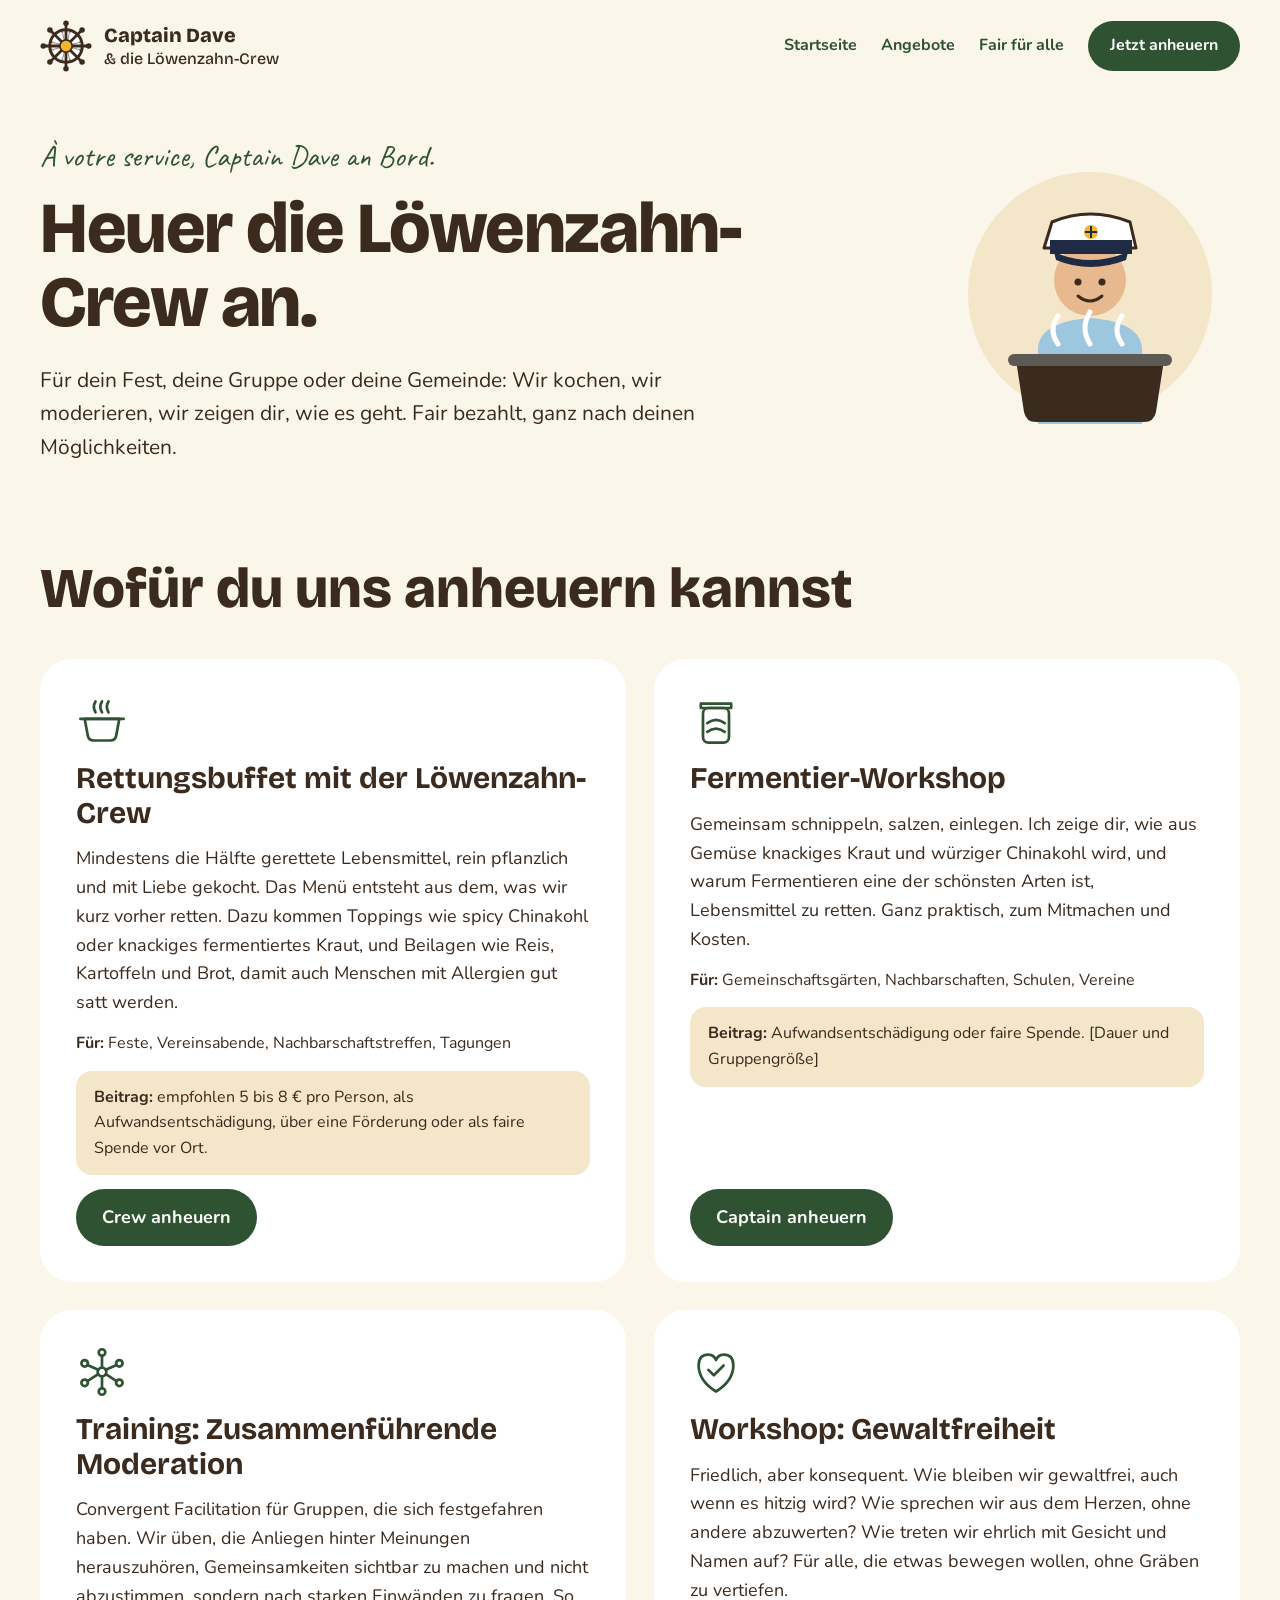
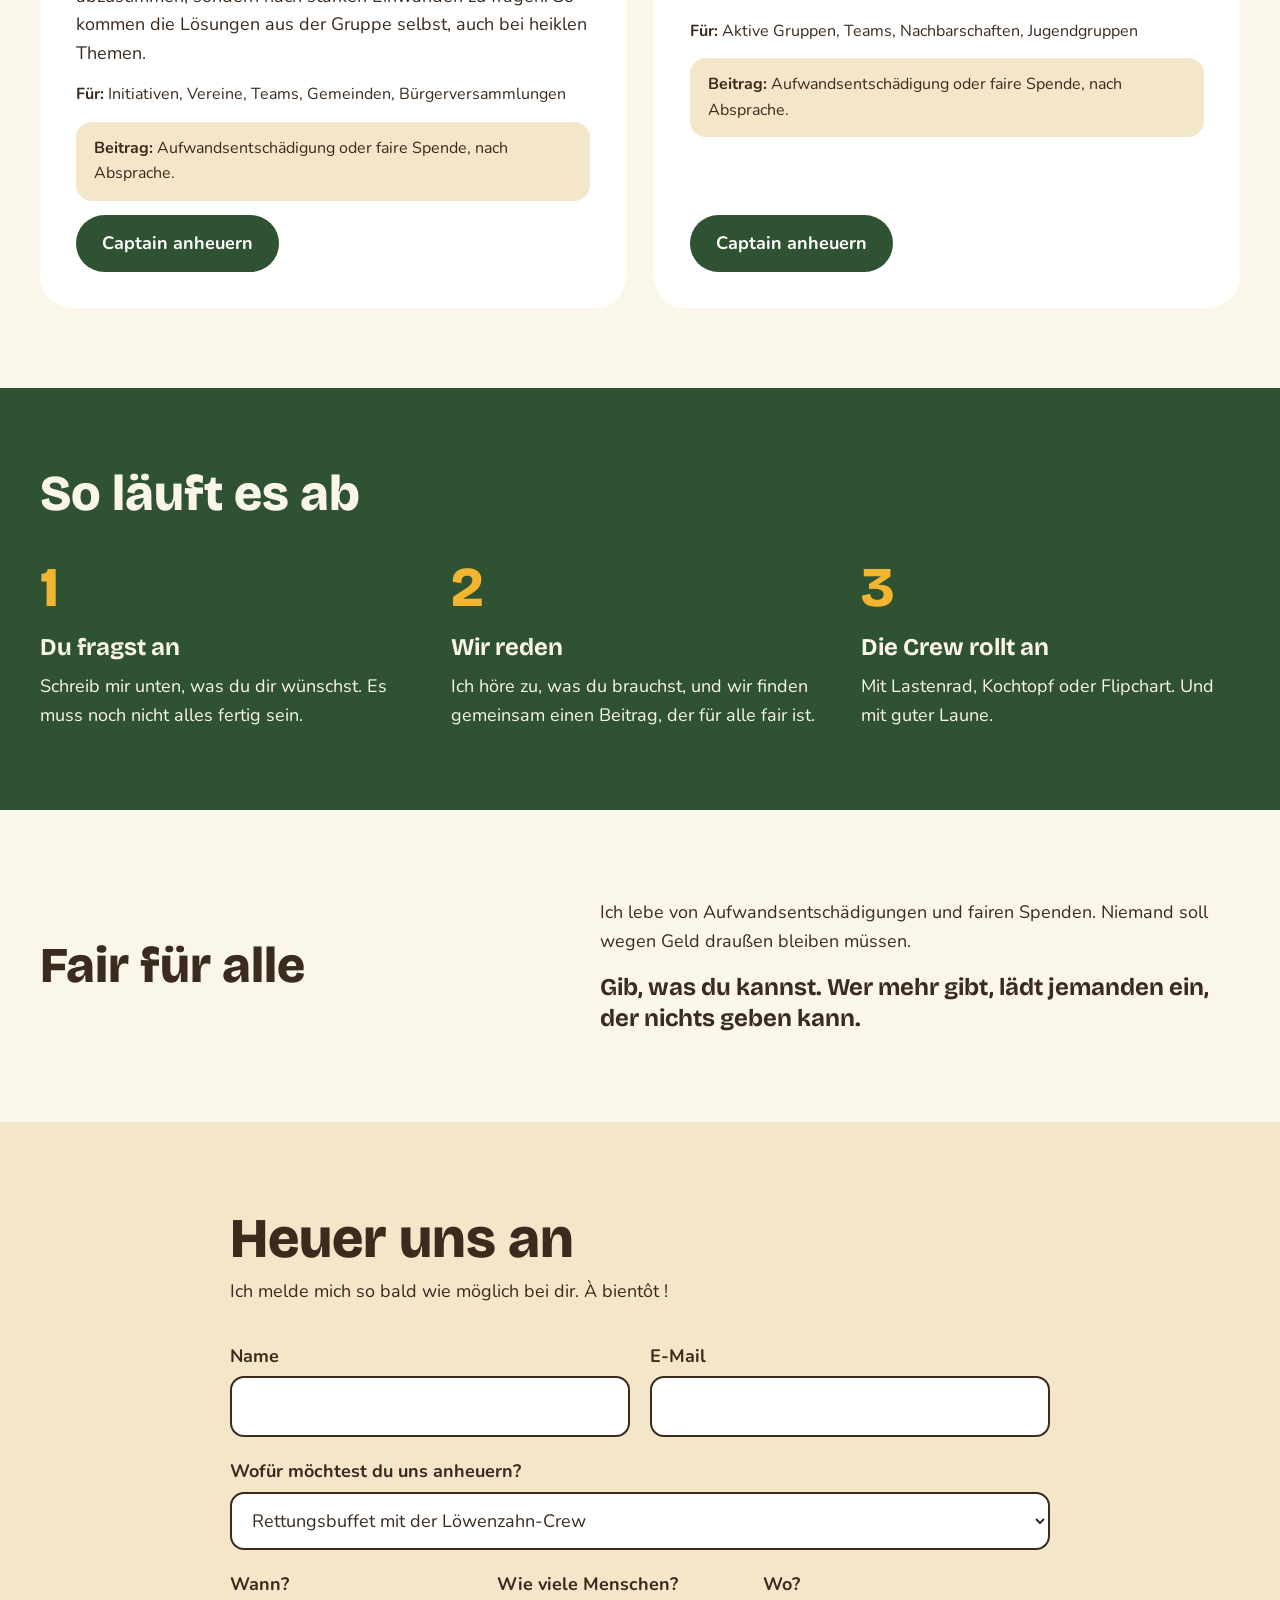
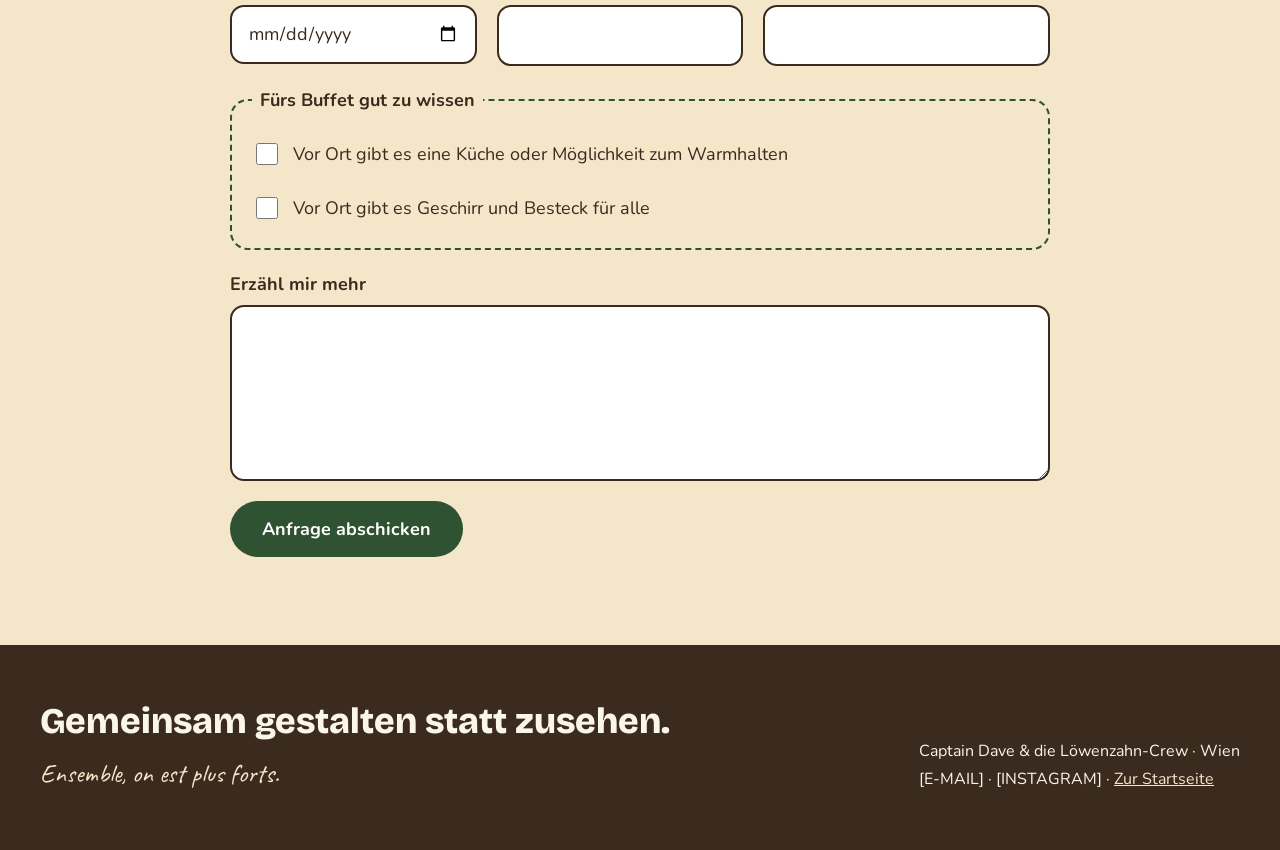
==== anheuern.html @ 59204c90 "Erste Version der Löwenzahn-Crew-Website Co-Authored-By: Claude Opus 5.5 <noreply@anthropic.com> Cla" ====
<!doctype html>
<html lang="de">
<head>
<meta charset="utf-8">
<meta name="viewport" content="width=device-width, initial-scale=1">
<title>Löwenzahn-Crew anheuern</title>
<meta name="description" content="Heuer die Löwenzahn-Crew an: Rettungsbuffets, Fermentier-Workshops, Training in zusammenführender Moderation und Workshops zu Gewaltfreiheit.">
<link rel="icon" href="favicon.svg" type="image/svg+xml">
<link rel="preconnect" href="https://fonts.googleapis.com">
<link rel="stylesheet" href="https://fonts.googleapis.com/css2?family=Bricolage+Grotesque:opsz,wght@12..96,500;12..96,700;12..96,800&amp;family=Nunito:wght@400;600;700&amp;family=Caveat:wght@600&amp;display=swap">
<style>
body{margin:0;background:#FBF6EA}
a{color:#2F5233}a:hover{color:#1E3822}
</style>
<style>[hidden]{display:none !important}</style>
<script src="app.js" defer></script>
</head>
<body data-page="anheuern">
<div style="background: #FBF6EA; color: #3B2A1E; font-family: 'Nunito', system-ui, sans-serif; font-size: 18px; line-height: 1.6">

<header style="max-width: 1200px; margin: 0 auto; padding: 20px 24px; display: flex; flex-wrap: wrap; align-items: center; justify-content: space-between; gap: 16px">
<a href="index.html" style="display: flex; align-items: center; gap: 12px; text-decoration: none; color: #3B2A1E">
<svg width="52" height="52" viewBox="0 0 64 64" aria-hidden="true"><circle cx="32" cy="32" r="20" fill="#FFFFFF"></circle><g stroke="#9A8A78" stroke-width="1.2" stroke-linecap="round"><line x1="39.7" y1="34.1" x2="48.9" y2="36.5"></line><line x1="37.7" y1="37.7" x2="44.4" y2="44.4"></line><line x1="34.1" y1="39.7" x2="36.5" y2="48.9"></line><line x1="29.9" y1="39.7" x2="27.5" y2="48.9"></line><line x1="26.3" y1="37.7" x2="19.6" y2="44.4"></line><line x1="24.3" y1="34.1" x2="15.1" y2="36.5"></line><line x1="24.3" y1="29.9" x2="15.1" y2="27.5"></line><line x1="26.3" y1="26.3" x2="19.6" y2="19.6"></line><line x1="29.9" y1="24.3" x2="27.5" y2="15.1"></line><line x1="34.1" y1="24.3" x2="36.5" y2="15.1"></line><line x1="37.7" y1="26.3" x2="44.4" y2="19.6"></line><line x1="39.7" y1="29.9" x2="48.9" y2="27.5"></line></g><g fill="#9A8A78"><circle cx="48.9" cy="36.5" r="1.3"></circle><circle cx="44.4" cy="44.4" r="1.3"></circle><circle cx="36.5" cy="48.9" r="1.3"></circle><circle cx="27.5" cy="48.9" r="1.3"></circle><circle cx="19.6" cy="44.4" r="1.3"></circle><circle cx="15.1" cy="36.5" r="1.3"></circle><circle cx="15.1" cy="27.5" r="1.3"></circle><circle cx="19.6" cy="19.6" r="1.3"></circle><circle cx="27.5" cy="15.1" r="1.3"></circle><circle cx="36.5" cy="15.1" r="1.3"></circle><circle cx="44.4" cy="19.6" r="1.3"></circle><circle cx="48.9" cy="27.5" r="1.3"></circle></g><g stroke="#3B2A1E" stroke-width="3.4" stroke-linecap="round"><line x1="39.0" y1="32.0" x2="59.0" y2="32.0"></line><line x1="36.9" y1="36.9" x2="51.1" y2="51.1"></line><line x1="32.0" y1="39.0" x2="32.0" y2="59.0"></line><line x1="27.1" y1="36.9" x2="12.9" y2="51.1"></line><line x1="25.0" y1="32.0" x2="5.0" y2="32.0"></line><line x1="27.1" y1="27.1" x2="12.9" y2="12.9"></line><line x1="32.0" y1="25.0" x2="32.0" y2="5.0"></line><line x1="36.9" y1="27.1" x2="51.1" y2="12.9"></line></g><g fill="#3B2A1E"><circle cx="60.0" cy="32.0" r="3.4"></circle><circle cx="51.8" cy="51.8" r="3.4"></circle><circle cx="32.0" cy="60.0" r="3.4"></circle><circle cx="12.2" cy="51.8" r="3.4"></circle><circle cx="4.0" cy="32.0" r="3.4"></circle><circle cx="12.2" cy="12.2" r="3.4"></circle><circle cx="32.0" cy="4.0" r="3.4"></circle><circle cx="51.8" cy="12.2" r="3.4"></circle></g><circle cx="32" cy="32" r="20" fill="none" stroke="#3B2A1E" stroke-width="3.6"></circle><circle cx="32" cy="32" r="7.5" fill="#F2B530" stroke="#3B2A1E" stroke-width="2"></circle></svg>
<span style="font-family: 'Bricolage Grotesque', sans-serif; font-weight: 800; font-size: 20px; line-height: 1.1">Captain Dave<br><span style="font-weight: 500; font-size: 16px">&amp; die Löwenzahn-Crew</span></span>
</a>
<nav aria-label="Hauptmenü" style="display: flex; flex-wrap: wrap; align-items: center; gap: 8px 24px; font-weight: 700; font-size: 16px">
<a href="index.html" style="text-decoration: none; padding: 10px 0">Startseite</a>
<a href="#angebote" style="text-decoration: none; padding: 10px 0">Angebote</a>
<a href="#fair" style="text-decoration: none; padding: 10px 0">Fair für alle</a>
<a href="#anfrage" style="text-decoration: none; background: #2F5233; color: #FFFFFF; padding: 12px 22px; border-radius: 999px">Jetzt anheuern</a>
</nav>
</header>

<section style="max-width: 1200px; margin: 0 auto; padding: 40px 24px 72px; display: flex; flex-wrap: wrap; align-items: center; gap: 40px">
<div style="flex: 1 1 520px; min-width: 0">
<p style="margin: 0 0 12px; font-family: 'Caveat', cursive; font-size: 30px; color: #2F5233">À votre service, Captain Dave an Bord.</p>
<h1 style="margin: 0; font-family: 'Bricolage Grotesque', sans-serif; font-weight: 800; font-size: clamp(42px, 5.6vw, 76px); line-height: 1.03; letter-spacing: -0.02em">Heuer die Löwenzahn-Crew an.</h1>
<p style="margin: 24px 0 0; font-size: 21px; max-width: 34em">Für dein Fest, deine Gruppe oder deine Gemeinde: Wir kochen, wir moderieren, wir zeigen dir, wie es geht. Fair bezahlt, ganz nach deinen Möglichkeiten.</p>
</div>
<div style="flex: 0 1 300px; min-width: 0">
<svg viewBox="0 0 300 260" width="100%" role="img" aria-label="Captain Dave mit Kapitänsmütze hinter einem dampfenden Kochtopf">
<circle cx="150" cy="130" r="122" fill="#F3E6C9"></circle>
<path d="M98 260 L98 186 Q98 158 150 154 Q202 158 202 186 L202 260 Z" fill="#9CC7DF"></path>
<circle cx="150" cy="116" r="36" fill="#E8B98E"></circle>
<path d="M104 84 L112 58 Q150 42 190 58 L196 84 Z" fill="#FFFFFF" stroke="#3B2A1E" stroke-width="3" stroke-linejoin="round"></path>
<rect x="110" y="76" width="82" height="14" fill="#1F2A44"></rect>
<path d="M114 88 Q150 104 188 88 L186 96 Q150 110 116 96 Z" fill="#1F2A44"></path>
<circle cx="151" cy="68" r="7" fill="#F2B530"></circle><path d="M145 68 L157 68 M151 62 L151 74" stroke="#1F2A44" stroke-width="2"></path>
<circle cx="138" cy="118" r="3.5" fill="#3B2A1E"></circle><circle cx="162" cy="118" r="3.5" fill="#3B2A1E"></circle>
<path d="M138 132 Q150 142 162 132" fill="none" stroke="#3B2A1E" stroke-width="3" stroke-linecap="round"></path>
<path d="M76 196 L224 196 L216 248 Q214 258 204 258 L96 258 Q86 258 84 248 Z" fill="#3B2A1E"></path>
<rect x="68" y="190" width="164" height="12" rx="6" fill="#5D5954"></rect>
<path d="M118 180 Q108 166 118 152 M150 180 Q140 164 150 148 M182 180 Q172 166 182 152" fill="none" stroke="#FFFFFF" stroke-width="5" stroke-linecap="round"></path>
</svg>
</div>
</section>

<section id="angebote" style="max-width: 1200px; margin: 0 auto; padding: 24px 24px 80px">
<h2 style="margin: 0 0 40px; font-family: 'Bricolage Grotesque', sans-serif; font-weight: 800; font-size: clamp(34px, 4.4vw, 56px); line-height: 1.05">Wofür du uns anheuern kannst</h2>
<div style="display: flex; flex-wrap: wrap; gap: 28px">

<article style="flex: 1 1 460px; min-width: 0; background: #FFFFFF; border-radius: 32px; padding: 36px; display: flex; flex-direction: column; gap: 14px">
<svg width="52" height="52" viewBox="0 0 48 48" fill="none" stroke="#2F5233" stroke-width="2.5" stroke-linecap="round" stroke-linejoin="round" aria-hidden="true"><path d="M8 22 L40 22 L37 38 Q36 42 32 42 L16 42 Q12 42 11 38 Z"></path><path d="M4 22 L44 22"></path><path d="M18 16 Q15 11 18 6 M24 16 Q21 11 24 6 M30 16 Q27 11 30 6"></path></svg>
<h3 style="margin: 0; font-family: 'Bricolage Grotesque', sans-serif; font-size: 30px; line-height: 1.15">Rettungsbuffet mit der Löwenzahn-Crew</h3>
<p style="margin: 0">Mindestens die Hälfte gerettete Lebensmittel, rein pflanzlich und mit Liebe gekocht. Das Menü entsteht aus dem, was wir kurz vorher retten. Dazu kommen Toppings wie spicy Chinakohl oder knackiges fermentiertes Kraut, und Beilagen wie Reis, Kartoffeln und Brot, damit auch Menschen mit Allergien gut satt werden.</p>
<p style="margin: 0; font-size: 16px"><strong>Für:</strong> Feste, Vereinsabende, Nachbarschaftstreffen, Tagungen</p>
<p style="margin: 0; padding: 14px 18px; background: #F3E6C9; border-radius: 16px; font-size: 16px"><strong>Beitrag:</strong> empfohlen 5 bis 8 € pro Person, als Aufwandsentschädigung, über eine Förderung oder als faire Spende vor Ort.</p>
<a href="#anfrage" data-click="pickBuffet" style="align-self: flex-start; margin-top: auto; text-decoration: none; background: #2F5233; color: #FFFFFF; font-weight: 700; padding: 14px 26px; border-radius: 999px">Crew anheuern</a>
</article>

<article style="flex: 1 1 460px; min-width: 0; background: #FFFFFF; border-radius: 32px; padding: 36px; display: flex; flex-direction: column; gap: 14px">
<svg width="52" height="52" viewBox="0 0 48 48" fill="none" stroke="#2F5233" stroke-width="2.5" stroke-linecap="round" stroke-linejoin="round" aria-hidden="true"><rect x="12" y="12" width="24" height="32" rx="5"></rect><path d="M10 8 L38 8 L38 12 L10 12 Z"></path><path d="M16 26 Q24 20 32 26 M16 34 Q24 28 32 34"></path></svg>
<h3 style="margin: 0; font-family: 'Bricolage Grotesque', sans-serif; font-size: 30px; line-height: 1.15">Fermentier-Workshop</h3>
<p style="margin: 0">Gemeinsam schnippeln, salzen, einlegen. Ich zeige dir, wie aus Gemüse knackiges Kraut und würziger Chinakohl wird, und warum Fermentieren eine der schönsten Arten ist, Lebensmittel zu retten. Ganz praktisch, zum Mitmachen und Kosten.</p>
<p style="margin: 0; font-size: 16px"><strong>Für:</strong> Gemeinschaftsgärten, Nachbarschaften, Schulen, Vereine</p>
<p style="margin: 0; padding: 14px 18px; background: #F3E6C9; border-radius: 16px; font-size: 16px"><strong>Beitrag:</strong> Aufwandsentschädigung oder faire Spende. [Dauer und Gruppengröße]</p>
<a href="#anfrage" data-click="pickFerment" style="align-self: flex-start; margin-top: auto; text-decoration: none; background: #2F5233; color: #FFFFFF; font-weight: 700; padding: 14px 26px; border-radius: 999px">Captain anheuern</a>
</article>

<article style="flex: 1 1 460px; min-width: 0; background: #FFFFFF; border-radius: 32px; padding: 36px; display: flex; flex-direction: column; gap: 14px">
<svg width="52" height="52" viewBox="0 0 48 48" fill="none" stroke="#2F5233" stroke-width="2.5" stroke-linecap="round" stroke-linejoin="round" aria-hidden="true"><circle cx="24" cy="24" r="4"></circle><circle cx="24" cy="6" r="3"></circle><circle cx="40" cy="16" r="3"></circle><circle cx="40" cy="34" r="3"></circle><circle cx="24" cy="42" r="3"></circle><circle cx="8" cy="34" r="3"></circle><circle cx="8" cy="16" r="3"></circle><path d="M24 9 L24 20 M37.5 17.5 L27.5 22 M37.5 32.5 L27.5 26 M24 39 L24 28 M10.5 32.5 L20.5 26 M10.5 17.5 L20.5 22"></path></svg>
<h3 style="margin: 0; font-family: 'Bricolage Grotesque', sans-serif; font-size: 30px; line-height: 1.15">Training: Zusammenführende Moderation</h3>
<p style="margin: 0">Convergent Facilitation für Gruppen, die sich festgefahren haben. Wir üben, die Anliegen hinter Meinungen herauszuhören, Gemeinsamkeiten sichtbar zu machen und nicht abzustimmen, sondern nach starken Einwänden zu fragen. So kommen die Lösungen aus der Gruppe selbst, auch bei heiklen Themen.</p>
<p style="margin: 0; font-size: 16px"><strong>Für:</strong> Initiativen, Vereine, Teams, Gemeinden, Bürgerversammlungen</p>
<p style="margin: 0; padding: 14px 18px; background: #F3E6C9; border-radius: 16px; font-size: 16px"><strong>Beitrag:</strong> Aufwandsentschädigung oder faire Spende, nach Absprache.</p>
<a href="#anfrage" data-click="pickModeration" style="align-self: flex-start; margin-top: auto; text-decoration: none; background: #2F5233; color: #FFFFFF; font-weight: 700; padding: 14px 26px; border-radius: 999px">Captain anheuern</a>
</article>

<article style="flex: 1 1 460px; min-width: 0; background: #FFFFFF; border-radius: 32px; padding: 36px; display: flex; flex-direction: column; gap: 14px">
<svg width="52" height="52" viewBox="0 0 48 48" fill="none" stroke="#2F5233" stroke-width="2.5" stroke-linecap="round" stroke-linejoin="round" aria-hidden="true"><path d="M24 42 Q8 32 8 18 Q8 8 17 8 Q22 8 24 13 Q26 8 31 8 Q40 8 40 18 Q40 32 24 42 Z"></path><path d="M17 22 L22 27 L31 18"></path></svg>
<h3 style="margin: 0; font-family: 'Bricolage Grotesque', sans-serif; font-size: 30px; line-height: 1.15">Workshop: Gewaltfreiheit</h3>
<p style="margin: 0">Friedlich, aber konsequent. Wie bleiben wir gewaltfrei, auch wenn es hitzig wird? Wie sprechen wir aus dem Herzen, ohne andere abzuwerten? Wie treten wir ehrlich mit Gesicht und Namen auf? Für alle, die etwas bewegen wollen, ohne Gräben zu vertiefen.</p>
<p style="margin: 0; font-size: 16px"><strong>Für:</strong> Aktive Gruppen, Teams, Nachbarschaften, Jugendgruppen</p>
<p style="margin: 0; padding: 14px 18px; background: #F3E6C9; border-radius: 16px; font-size: 16px"><strong>Beitrag:</strong> Aufwandsentschädigung oder faire Spende, nach Absprache.</p>
<a href="#anfrage" data-click="pickNonviolence" style="align-self: flex-start; margin-top: auto; text-decoration: none; background: #2F5233; color: #FFFFFF; font-weight: 700; padding: 14px 26px; border-radius: 999px">Captain anheuern</a>
</article>

</div>
</section>

<section style="background: #2F5233; color: #FBF6EA">
<div style="max-width: 1200px; margin: 0 auto; padding: 80px 24px">
<h2 style="margin: 0 0 40px; font-family: 'Bricolage Grotesque', sans-serif; font-weight: 800; font-size: clamp(32px, 4vw, 50px); line-height: 1.05">So läuft es ab</h2>
<div style="display: flex; flex-wrap: wrap; gap: 32px">
<div style="flex: 1 1 260px; min-width: 0"><p style="margin: 0; font-family: 'Bricolage Grotesque', sans-serif; font-weight: 800; font-size: 56px; line-height: 1; color: #F2B530">1</p><h3 style="margin: 12px 0 6px; font-family: 'Bricolage Grotesque', sans-serif; font-size: 24px">Du fragst an</h3><p style="margin: 0">Schreib mir unten, was du dir wünschst. Es muss noch nicht alles fertig sein.</p></div>
<div style="flex: 1 1 260px; min-width: 0"><p style="margin: 0; font-family: 'Bricolage Grotesque', sans-serif; font-weight: 800; font-size: 56px; line-height: 1; color: #F2B530">2</p><h3 style="margin: 12px 0 6px; font-family: 'Bricolage Grotesque', sans-serif; font-size: 24px">Wir reden</h3><p style="margin: 0">Ich höre zu, was du brauchst, und wir finden gemeinsam einen Beitrag, der für alle fair ist.</p></div>
<div style="flex: 1 1 260px; min-width: 0"><p style="margin: 0; font-family: 'Bricolage Grotesque', sans-serif; font-weight: 800; font-size: 56px; line-height: 1; color: #F2B530">3</p><h3 style="margin: 12px 0 6px; font-family: 'Bricolage Grotesque', sans-serif; font-size: 24px">Die Crew rollt an</h3><p style="margin: 0">Mit Lastenrad, Kochtopf oder Flipchart. Und mit guter Laune.</p></div>
</div>
</div>
</section>

<section id="fair" style="max-width: 1200px; margin: 0 auto; padding: 88px 24px; display: flex; flex-wrap: wrap; gap: 40px; align-items: center">
<h2 style="flex: 1 1 360px; min-width: 0; margin: 0; font-family: 'Bricolage Grotesque', sans-serif; font-weight: 800; font-size: clamp(32px, 4vw, 50px); line-height: 1.08">Fair für alle</h2>
<div style="flex: 1 1 480px; min-width: 0">
<p style="margin: 0 0 16px">Ich lebe von Aufwandsentschädigungen und fairen Spenden. Niemand soll wegen Geld draußen bleiben müssen.</p>
<p style="margin: 0; font-family: 'Bricolage Grotesque', sans-serif; font-weight: 700; font-size: 24px; line-height: 1.3">Gib, was du kannst. Wer mehr gibt, lädt jemanden ein, der nichts geben kann.</p>
</div>
</section>

<section id="anfrage" style="background: #F3E6C9">
<div style="max-width: 820px; margin: 0 auto; padding: 88px 24px">
<h2 style="margin: 0 0 8px; font-family: 'Bricolage Grotesque', sans-serif; font-weight: 800; font-size: clamp(34px, 4.4vw, 56px); line-height: 1.05">Heuer uns an</h2>
<p style="margin: 0 0 36px">Ich melde mich so bald wie möglich bei dir. À bientôt !</p>
<div data-if="notSent">
<form style="display: flex; flex-direction: column; gap: 20px">
<div style="display: flex; flex-wrap: wrap; gap: 20px">
<div style="flex: 1 1 260px; min-width: 0; display: flex; flex-direction: column; gap: 6px"><label for="f-name" style="font-weight: 700">Name</label><input id="f-name" type="text" autocomplete="name" style="font: inherit; padding: 14px 16px; border: 2px solid #3B2A1E; border-radius: 14px; background: #FFFFFF; color: #3B2A1E"></div>
<div style="flex: 1 1 260px; min-width: 0; display: flex; flex-direction: column; gap: 6px"><label for="f-mail" style="font-weight: 700">E-Mail</label><input id="f-mail" type="email" autocomplete="email" style="font: inherit; padding: 14px 16px; border: 2px solid #3B2A1E; border-radius: 14px; background: #FFFFFF; color: #3B2A1E"></div>
</div>
<div style="display: flex; flex-direction: column; gap: 6px"><label for="f-offer" style="font-weight: 700">Wofür möchtest du uns anheuern?</label>
<select id="f-offer" data-bind-value="{{offer}}" style="font: inherit; padding: 14px 16px; border: 2px solid #3B2A1E; border-radius: 14px; background: #FFFFFF; color: #3B2A1E">
<option value="buffet">Rettungsbuffet mit der Löwenzahn-Crew</option>
<option value="ferment">Fermentier-Workshop</option>
<option value="moderation">Training: Zusammenführende Moderation</option>
<option value="nonviolence">Workshop: Gewaltfreiheit</option>
<option value="unsure">Ich weiß es noch nicht, lass uns reden</option>
</select></div>
<div style="display: flex; flex-wrap: wrap; gap: 20px">
<div style="flex: 1 1 180px; min-width: 0; display: flex; flex-direction: column; gap: 6px"><label for="f-date" style="font-weight: 700">Wann?</label><input id="f-date" type="date" style="font: inherit; padding: 12px 16px; border: 2px solid #3B2A1E; border-radius: 14px; background: #FFFFFF; color: #3B2A1E"></div>
<div style="flex: 1 1 180px; min-width: 0; display: flex; flex-direction: column; gap: 6px"><label for="f-people" style="font-weight: 700">Wie viele Menschen?</label><input id="f-people" type="number" min="1" style="font: inherit; padding: 14px 16px; border: 2px solid #3B2A1E; border-radius: 14px; background: #FFFFFF; color: #3B2A1E"></div>
<div style="flex: 1 1 220px; min-width: 0; display: flex; flex-direction: column; gap: 6px"><label for="f-place" style="font-weight: 700">Wo?</label><input id="f-place" type="text" style="font: inherit; padding: 14px 16px; border: 2px solid #3B2A1E; border-radius: 14px; background: #FFFFFF; color: #3B2A1E"></div>
</div>
<div data-if="isBuffet">
<fieldset style="margin: 0; border: 2px dashed #2F5233; border-radius: 18px; padding: 18px 20px; display: flex; flex-direction: column; gap: 10px">
<legend style="font-weight: 700; padding: 0 8px">Fürs Buffet gut zu wissen</legend>
<label style="display: flex; gap: 12px; align-items: center; min-height: 44px"><input type="checkbox" style="width: 22px; height: 22px; accent-color: #2F5233">Vor Ort gibt es eine Küche oder Möglichkeit zum Warmhalten</label>
<label style="display: flex; gap: 12px; align-items: center; min-height: 44px"><input type="checkbox" style="width: 22px; height: 22px; accent-color: #2F5233">Vor Ort gibt es Geschirr und Besteck für alle</label>
</fieldset>
</div>
<div style="display: flex; flex-direction: column; gap: 6px"><label for="f-msg" style="font-weight: 700">Erzähl mir mehr</label><textarea id="f-msg" rows="5" style="font: inherit; padding: 14px 16px; border: 2px solid #3B2A1E; border-radius: 14px; background: #FFFFFF; color: #3B2A1E; resize: vertical"></textarea></div>
<button type="button" data-click="send" style="align-self: flex-start; border: 0; cursor: pointer; background: #2F5233; color: #FFFFFF; font-family: 'Nunito', sans-serif; font-weight: 700; font-size: 18px; padding: 16px 32px; border-radius: 999px">Anfrage abschicken</button>
</form>
</div>
<div data-if="sent">
<div role="status" style="background: #FFFFFF; border-radius: 28px; padding: 40px">
<p style="margin: 0 0 8px; font-family: 'Caveat', cursive; font-size: 34px; color: #2F5233">Merci beaucoup!</p>
<p style="margin: 0; font-family: 'Bricolage Grotesque', sans-serif; font-weight: 700; font-size: 24px">Deine Anheuer-Anfrage ist unterwegs. Ich melde mich bald bei dir.</p>
</div>
</div>
</div>
</section>

<footer style="background: #3B2A1E; color: #FBF6EA">
<div style="max-width: 1200px; margin: 0 auto; padding: 56px 24px; display: flex; flex-wrap: wrap; justify-content: space-between; gap: 24px; align-items: flex-end">
<div style="flex: 1 1 380px; min-width: 0">
<p style="margin: 0; font-family: 'Bricolage Grotesque', sans-serif; font-weight: 800; font-size: clamp(26px, 3vw, 36px); line-height: 1.15">Gemeinsam gestalten statt zusehen.</p>
<p style="margin: 10px 0 0; font-family: 'Caveat', cursive; font-size: 26px; color: #F3E6C9">Ensemble, on est plus forts.</p>
</div>
<div style="flex: 0 1 auto; font-size: 16px; line-height: 1.8">
<p style="margin: 0">Captain Dave &amp; die Löwenzahn-Crew · Wien</p>
<p style="margin: 0">[E-MAIL] · [INSTAGRAM] · <a href="index.html" style="color: #F3E6C9">Zur Startseite</a></p>
</div>
</div>
</footer>

</div>
</body>
</html>
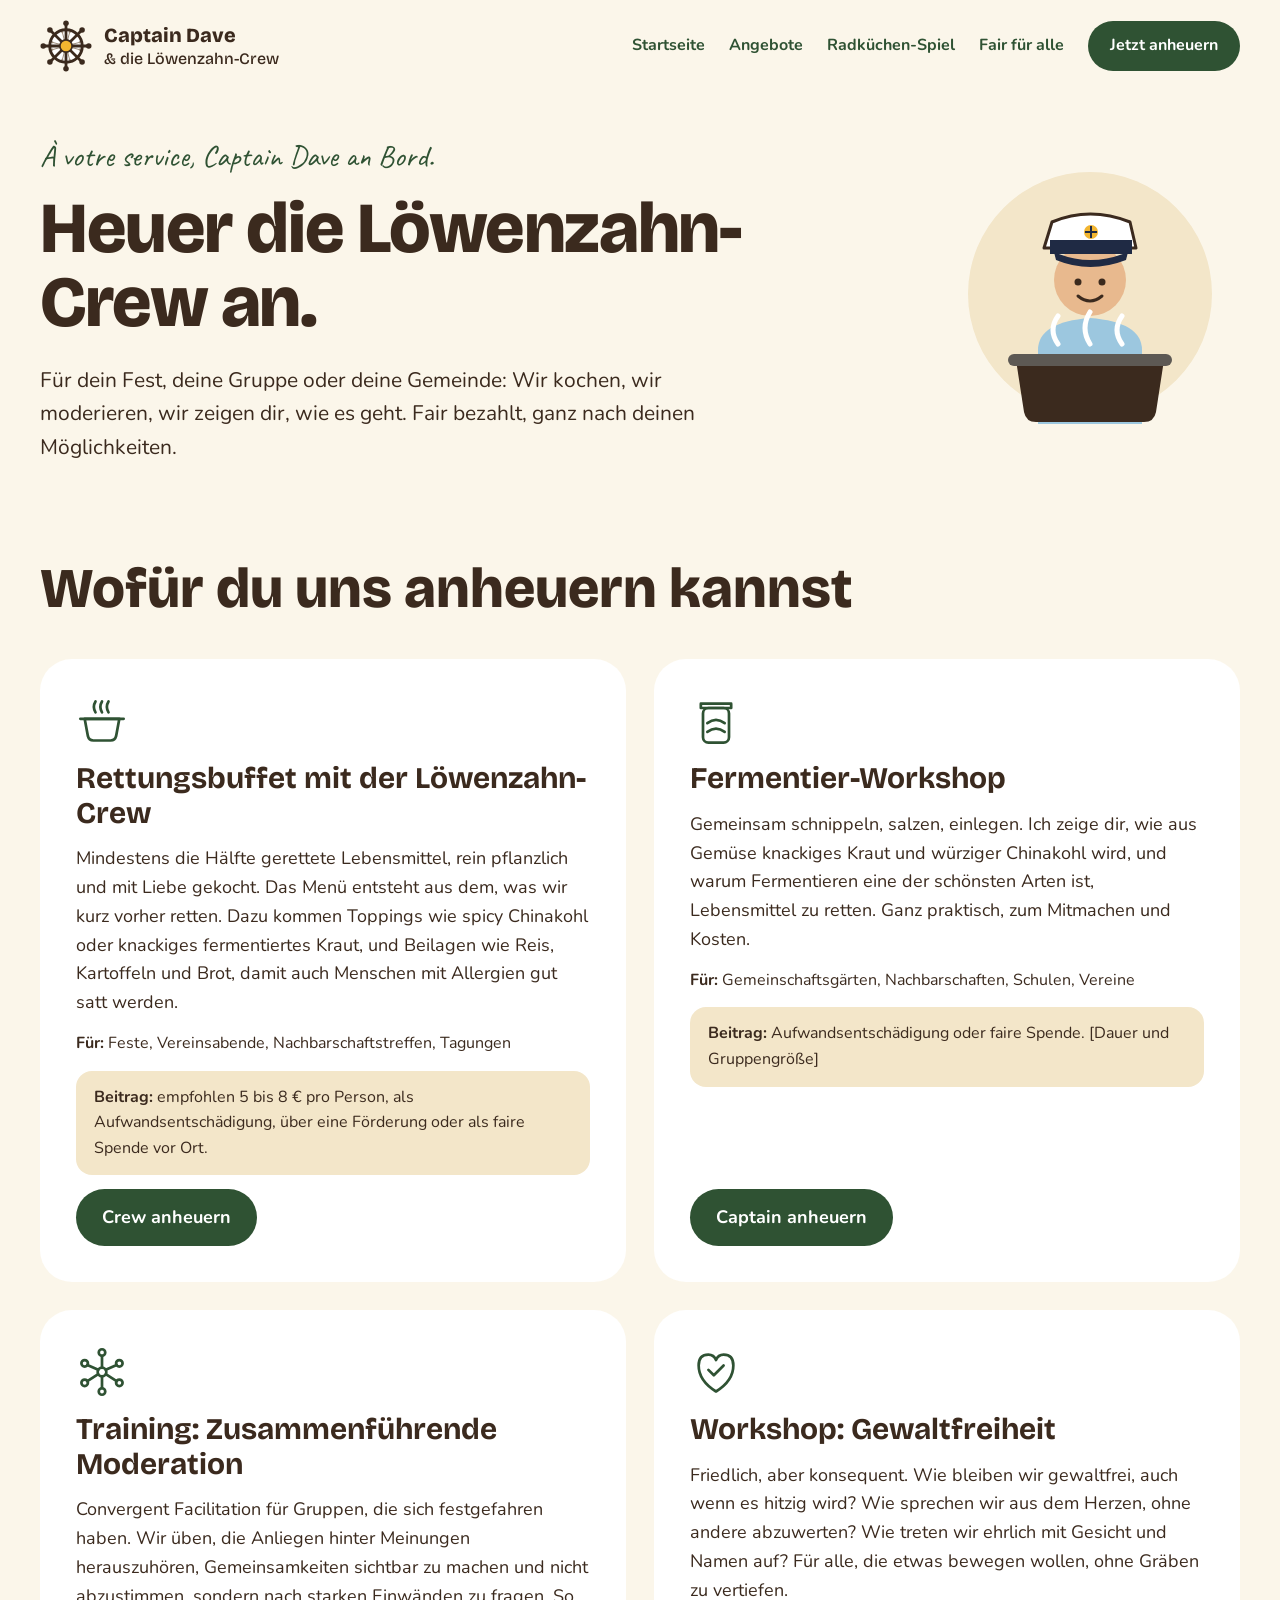
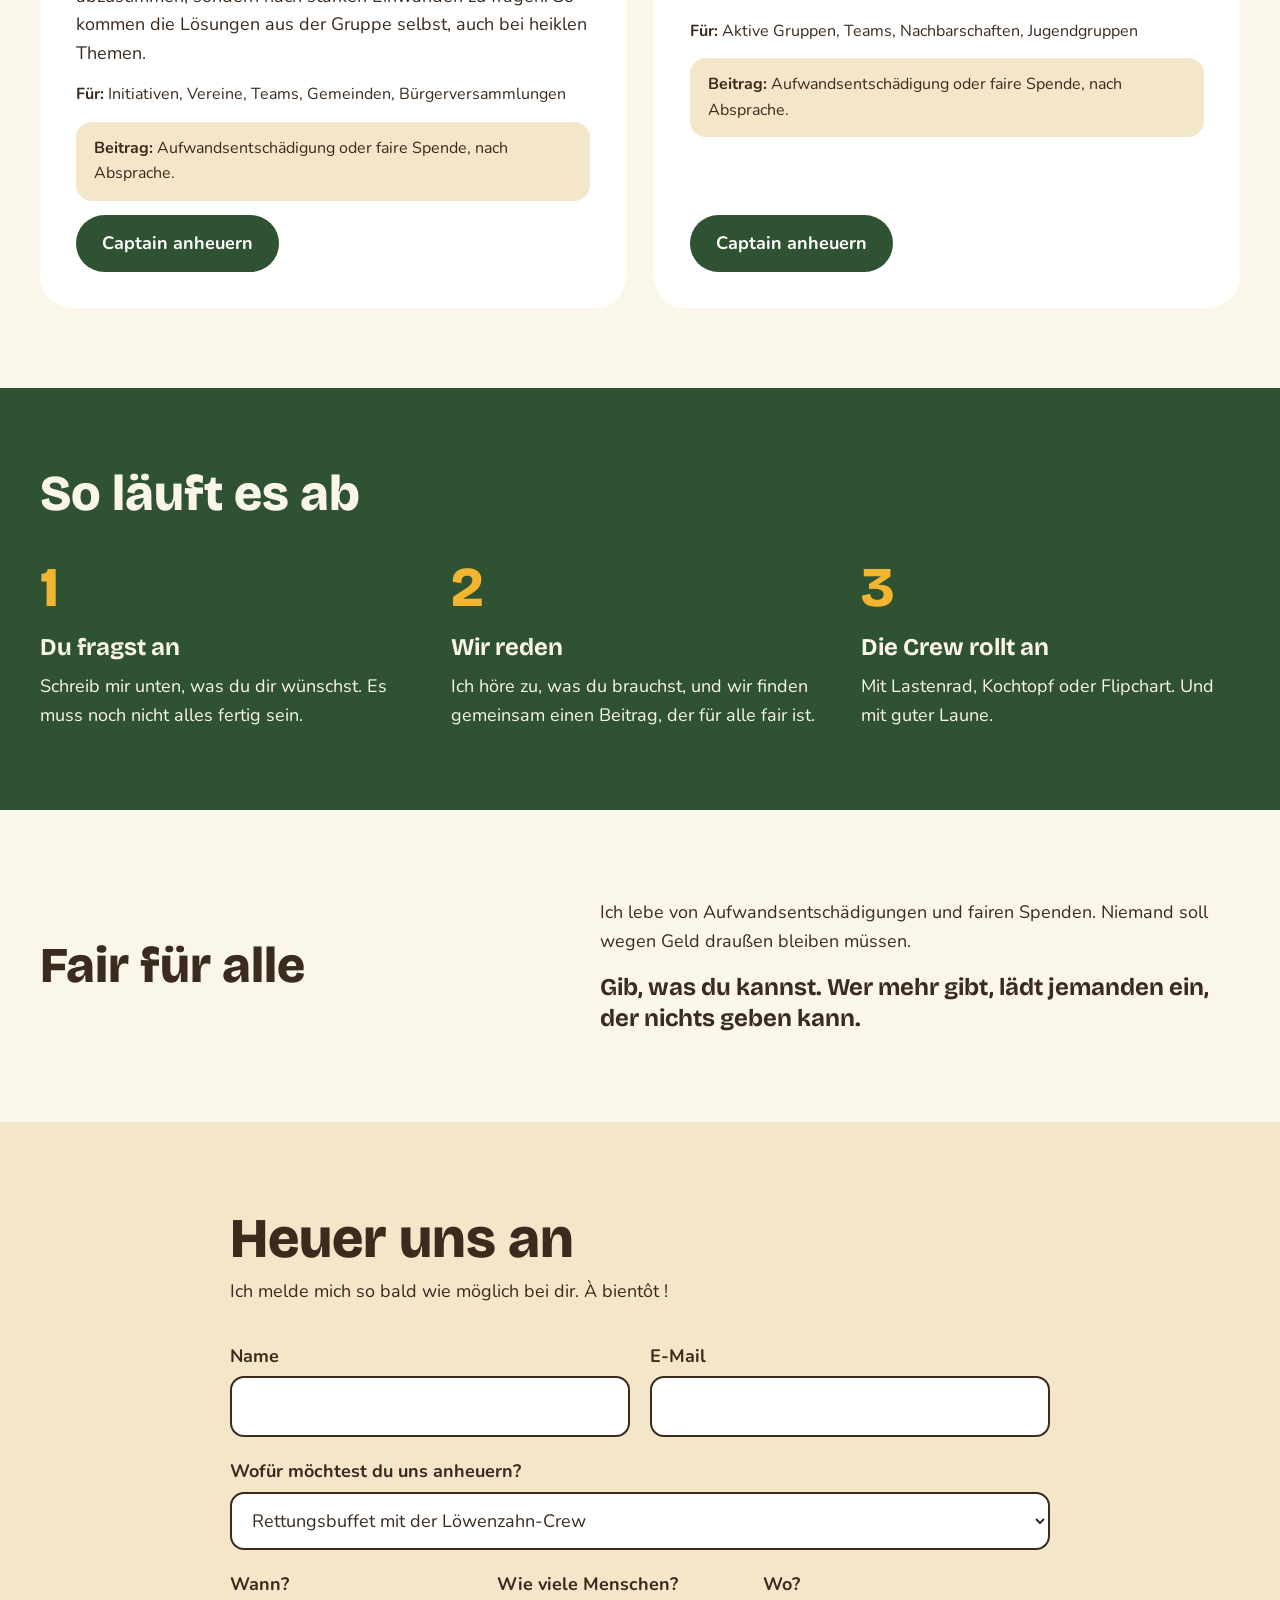
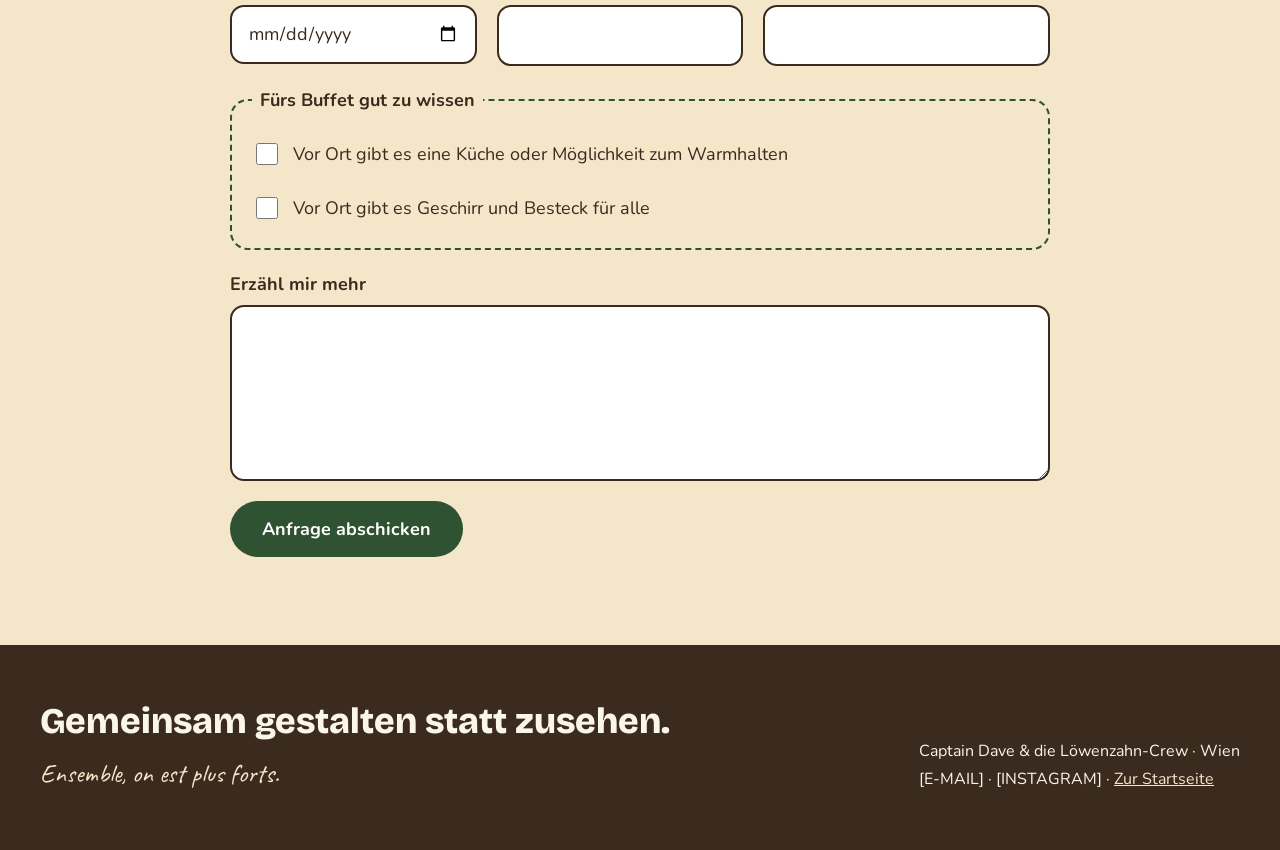
==== commit c5032bfc: "Radküchen-Spiel: saisonale Rettungskiste, Jury, Schlange mit Wiener Schmäh Co-Authored-By: Claude Op" ====
--- a/anheuern.html
+++ b/anheuern.html
@@ -26,6 +26,7 @@
 <nav aria-label="Hauptmenü" style="display: flex; flex-wrap: wrap; align-items: center; gap: 8px 24px; font-weight: 700; font-size: 16px">
 <a href="index.html" style="text-decoration: none; padding: 10px 0">Startseite</a>
 <a href="#angebote" style="text-decoration: none; padding: 10px 0">Angebote</a>
+<a href="radkueche.html" style="text-decoration: none; padding: 10px 0">Radküchen-Spiel</a>
 <a href="#fair" style="text-decoration: none; padding: 10px 0">Fair für alle</a>
 <a href="#anfrage" style="text-decoration: none; background: #2F5233; color: #FFFFFF; padding: 12px 22px; border-radius: 999px">Jetzt anheuern</a>
 </nav>
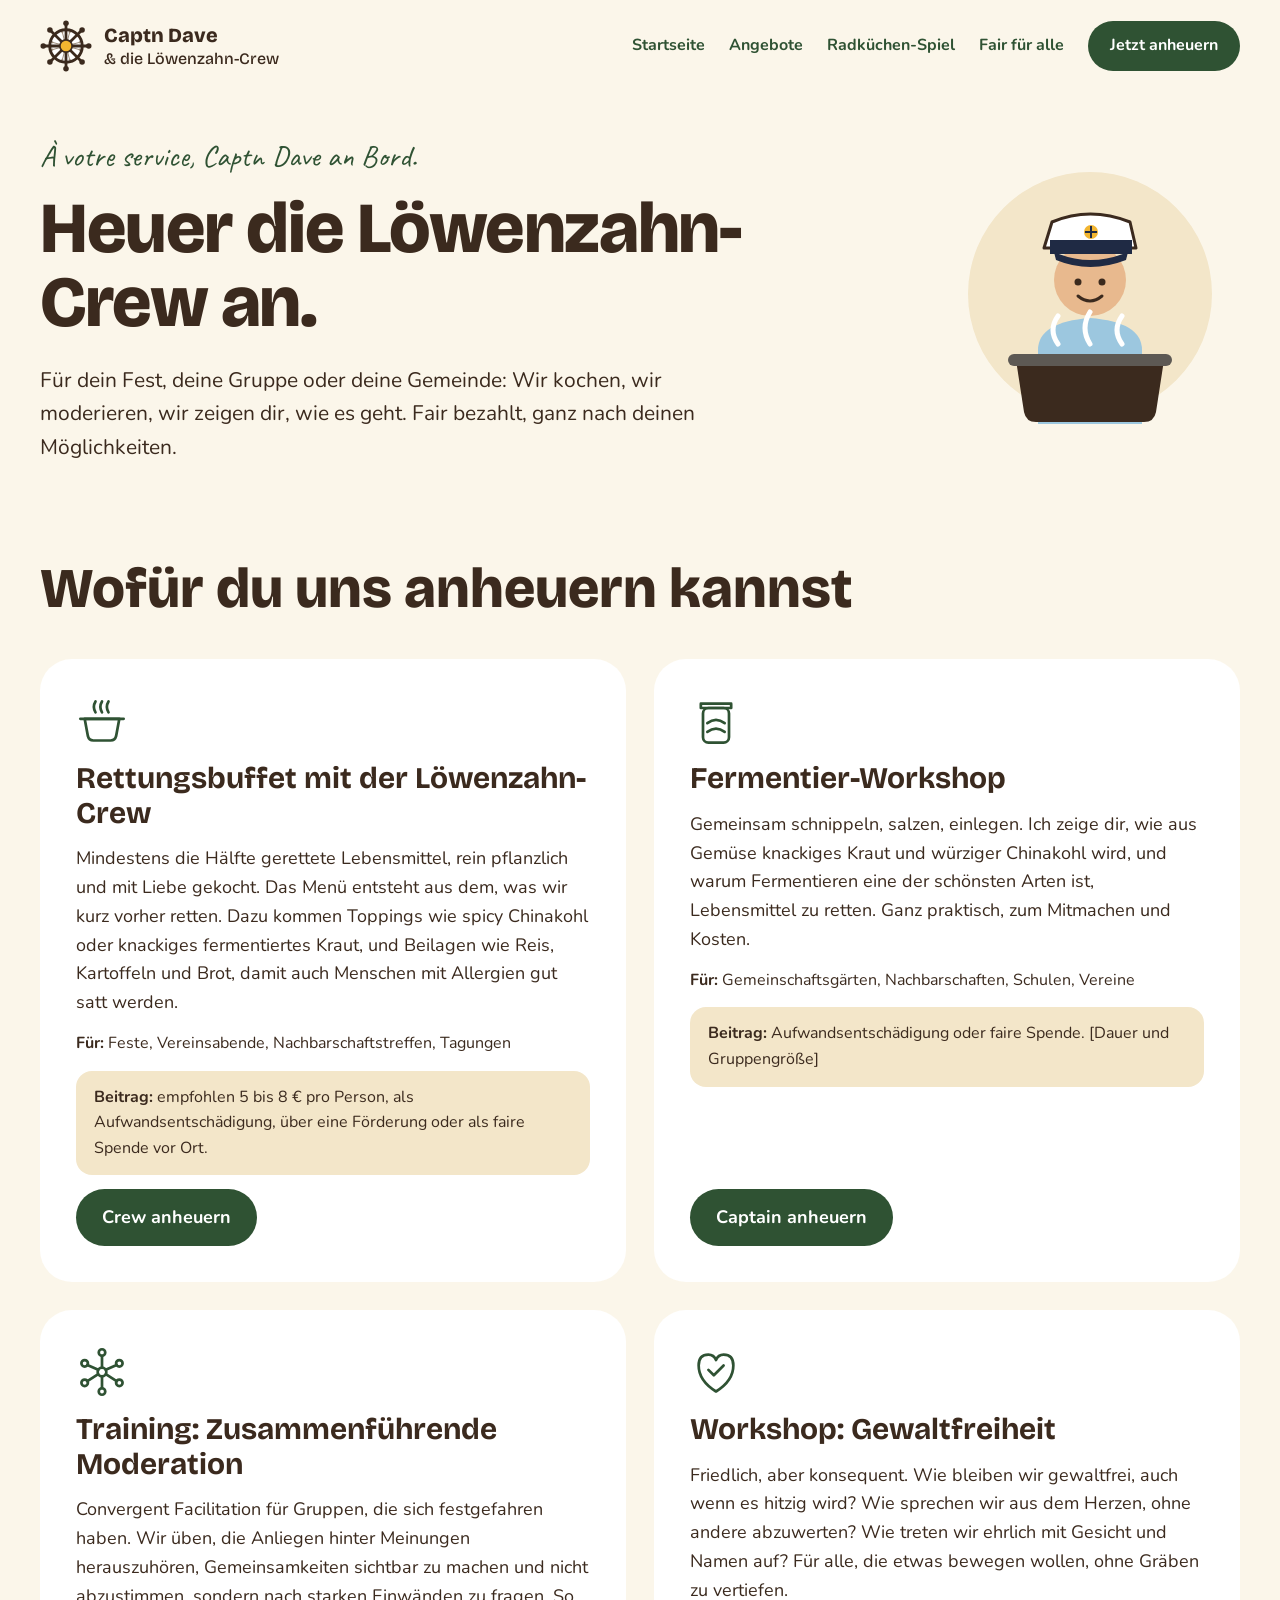
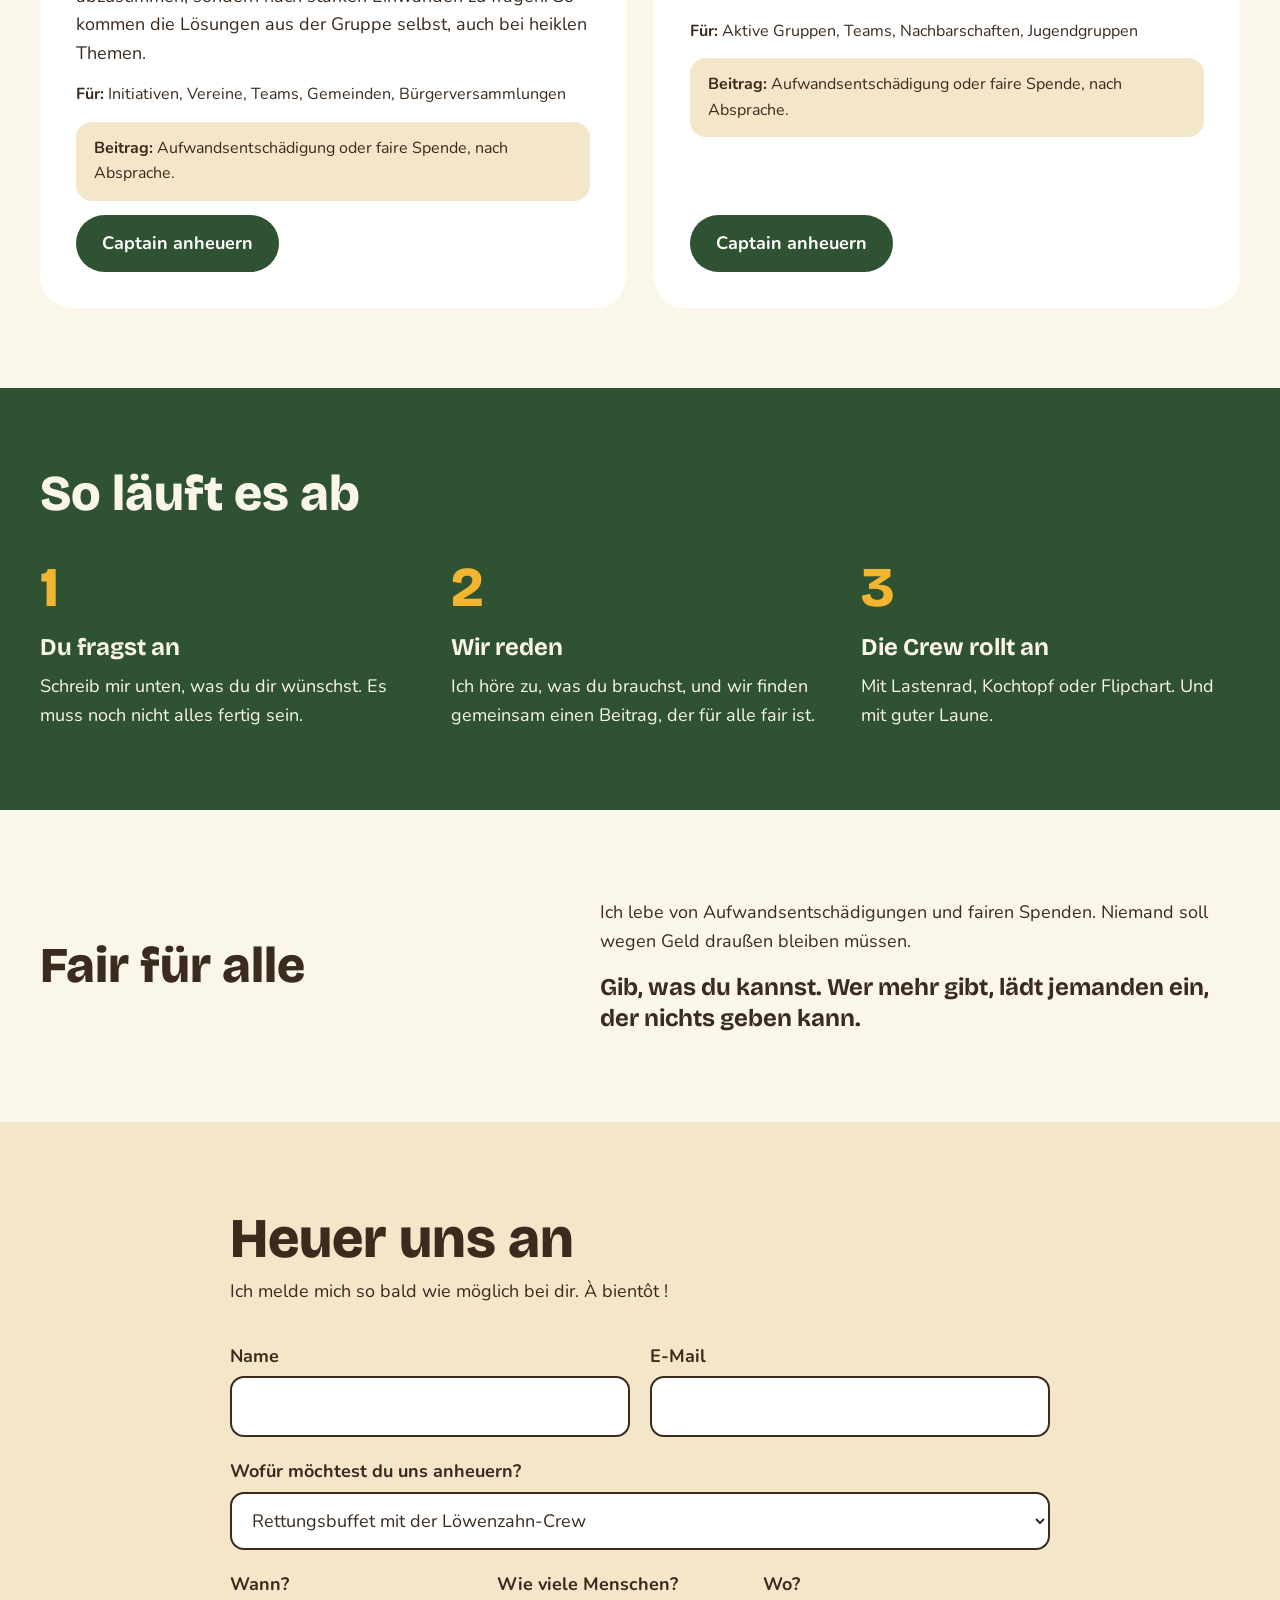
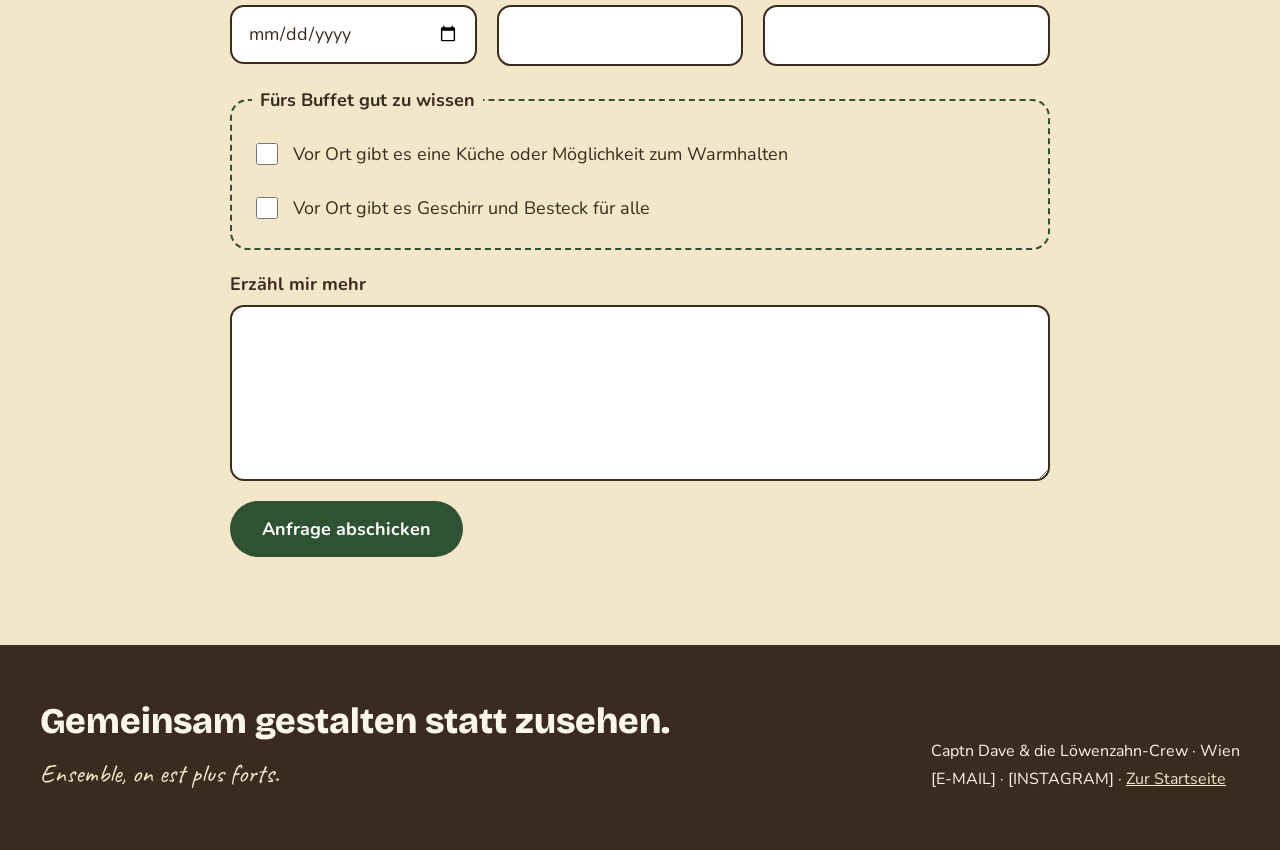
==== commit 3affa4c3: "Captn Dave: neuer Titel, neuer Leitsatz, neue Kapitaens-Beschreibung - Captain Dave -> Captn Dave au" ====
--- a/anheuern.html
+++ b/anheuern.html
@@ -13,7 +13,7 @@
 a{color:#2F5233}a:hover{color:#1E3822}
 </style>
 <style>[hidden]{display:none !important}</style>
-<script src="app.js" defer></script>
+<script src="app.js?v=20261025e" defer></script>
 </head>
 <body data-page="anheuern">
 <div style="background: #FBF6EA; color: #3B2A1E; font-family: 'Nunito', system-ui, sans-serif; font-size: 18px; line-height: 1.6">
@@ -21,7 +21,7 @@
 <header style="max-width: 1200px; margin: 0 auto; padding: 20px 24px; display: flex; flex-wrap: wrap; align-items: center; justify-content: space-between; gap: 16px">
 <a href="index.html" style="display: flex; align-items: center; gap: 12px; text-decoration: none; color: #3B2A1E">
 <svg width="52" height="52" viewBox="0 0 64 64" aria-hidden="true"><circle cx="32" cy="32" r="20" fill="#FFFFFF"></circle><g stroke="#9A8A78" stroke-width="1.2" stroke-linecap="round"><line x1="39.7" y1="34.1" x2="48.9" y2="36.5"></line><line x1="37.7" y1="37.7" x2="44.4" y2="44.4"></line><line x1="34.1" y1="39.7" x2="36.5" y2="48.9"></line><line x1="29.9" y1="39.7" x2="27.5" y2="48.9"></line><line x1="26.3" y1="37.7" x2="19.6" y2="44.4"></line><line x1="24.3" y1="34.1" x2="15.1" y2="36.5"></line><line x1="24.3" y1="29.9" x2="15.1" y2="27.5"></line><line x1="26.3" y1="26.3" x2="19.6" y2="19.6"></line><line x1="29.9" y1="24.3" x2="27.5" y2="15.1"></line><line x1="34.1" y1="24.3" x2="36.5" y2="15.1"></line><line x1="37.7" y1="26.3" x2="44.4" y2="19.6"></line><line x1="39.7" y1="29.9" x2="48.9" y2="27.5"></line></g><g fill="#9A8A78"><circle cx="48.9" cy="36.5" r="1.3"></circle><circle cx="44.4" cy="44.4" r="1.3"></circle><circle cx="36.5" cy="48.9" r="1.3"></circle><circle cx="27.5" cy="48.9" r="1.3"></circle><circle cx="19.6" cy="44.4" r="1.3"></circle><circle cx="15.1" cy="36.5" r="1.3"></circle><circle cx="15.1" cy="27.5" r="1.3"></circle><circle cx="19.6" cy="19.6" r="1.3"></circle><circle cx="27.5" cy="15.1" r="1.3"></circle><circle cx="36.5" cy="15.1" r="1.3"></circle><circle cx="44.4" cy="19.6" r="1.3"></circle><circle cx="48.9" cy="27.5" r="1.3"></circle></g><g stroke="#3B2A1E" stroke-width="3.4" stroke-linecap="round"><line x1="39.0" y1="32.0" x2="59.0" y2="32.0"></line><line x1="36.9" y1="36.9" x2="51.1" y2="51.1"></line><line x1="32.0" y1="39.0" x2="32.0" y2="59.0"></line><line x1="27.1" y1="36.9" x2="12.9" y2="51.1"></line><line x1="25.0" y1="32.0" x2="5.0" y2="32.0"></line><line x1="27.1" y1="27.1" x2="12.9" y2="12.9"></line><line x1="32.0" y1="25.0" x2="32.0" y2="5.0"></line><line x1="36.9" y1="27.1" x2="51.1" y2="12.9"></line></g><g fill="#3B2A1E"><circle cx="60.0" cy="32.0" r="3.4"></circle><circle cx="51.8" cy="51.8" r="3.4"></circle><circle cx="32.0" cy="60.0" r="3.4"></circle><circle cx="12.2" cy="51.8" r="3.4"></circle><circle cx="4.0" cy="32.0" r="3.4"></circle><circle cx="12.2" cy="12.2" r="3.4"></circle><circle cx="32.0" cy="4.0" r="3.4"></circle><circle cx="51.8" cy="12.2" r="3.4"></circle></g><circle cx="32" cy="32" r="20" fill="none" stroke="#3B2A1E" stroke-width="3.6"></circle><circle cx="32" cy="32" r="7.5" fill="#F2B530" stroke="#3B2A1E" stroke-width="2"></circle></svg>
-<span style="font-family: 'Bricolage Grotesque', sans-serif; font-weight: 800; font-size: 20px; line-height: 1.1">Captain Dave<br><span style="font-weight: 500; font-size: 16px">&amp; die Löwenzahn-Crew</span></span>
+<span style="font-family: 'Bricolage Grotesque', sans-serif; font-weight: 800; font-size: 20px; line-height: 1.1">Captn Dave<br><span style="font-weight: 500; font-size: 16px">&amp; die Löwenzahn-Crew</span></span>
 </a>
 <nav aria-label="Hauptmenü" style="display: flex; flex-wrap: wrap; align-items: center; gap: 8px 24px; font-weight: 700; font-size: 16px">
 <a href="index.html" style="text-decoration: none; padding: 10px 0">Startseite</a>
@@ -34,12 +34,12 @@
 
 <section style="max-width: 1200px; margin: 0 auto; padding: 40px 24px 72px; display: flex; flex-wrap: wrap; align-items: center; gap: 40px">
 <div style="flex: 1 1 520px; min-width: 0">
-<p style="margin: 0 0 12px; font-family: 'Caveat', cursive; font-size: 30px; color: #2F5233">À votre service, Captain Dave an Bord.</p>
+<p style="margin: 0 0 12px; font-family: 'Caveat', cursive; font-size: 30px; color: #2F5233">À votre service, Captn Dave an Bord.</p>
 <h1 style="margin: 0; font-family: 'Bricolage Grotesque', sans-serif; font-weight: 800; font-size: clamp(42px, 5.6vw, 76px); line-height: 1.03; letter-spacing: -0.02em">Heuer die Löwenzahn-Crew an.</h1>
 <p style="margin: 24px 0 0; font-size: 21px; max-width: 34em">Für dein Fest, deine Gruppe oder deine Gemeinde: Wir kochen, wir moderieren, wir zeigen dir, wie es geht. Fair bezahlt, ganz nach deinen Möglichkeiten.</p>
 </div>
 <div style="flex: 0 1 300px; min-width: 0">
-<svg viewBox="0 0 300 260" width="100%" role="img" aria-label="Captain Dave mit Kapitänsmütze hinter einem dampfenden Kochtopf">
+<svg viewBox="0 0 300 260" width="100%" role="img" aria-label="Captn Dave mit Kapitänsmütze hinter einem dampfenden Kochtopf">
 <circle cx="150" cy="130" r="122" fill="#F3E6C9"></circle>
 <path d="M98 260 L98 186 Q98 158 150 154 Q202 158 202 186 L202 260 Z" fill="#9CC7DF"></path>
 <circle cx="150" cy="116" r="36" fill="#E8B98E"></circle>
@@ -168,7 +168,7 @@
 <p style="margin: 10px 0 0; font-family: 'Caveat', cursive; font-size: 26px; color: #F3E6C9">Ensemble, on est plus forts.</p>
 </div>
 <div style="flex: 0 1 auto; font-size: 16px; line-height: 1.8">
-<p style="margin: 0">Captain Dave &amp; die Löwenzahn-Crew · Wien</p>
+<p style="margin: 0">Captn Dave &amp; die Löwenzahn-Crew · Wien</p>
 <p style="margin: 0">[E-MAIL] · [INSTAGRAM] · <a href="index.html" style="color: #F3E6C9">Zur Startseite</a></p>
 </div>
 </div>
